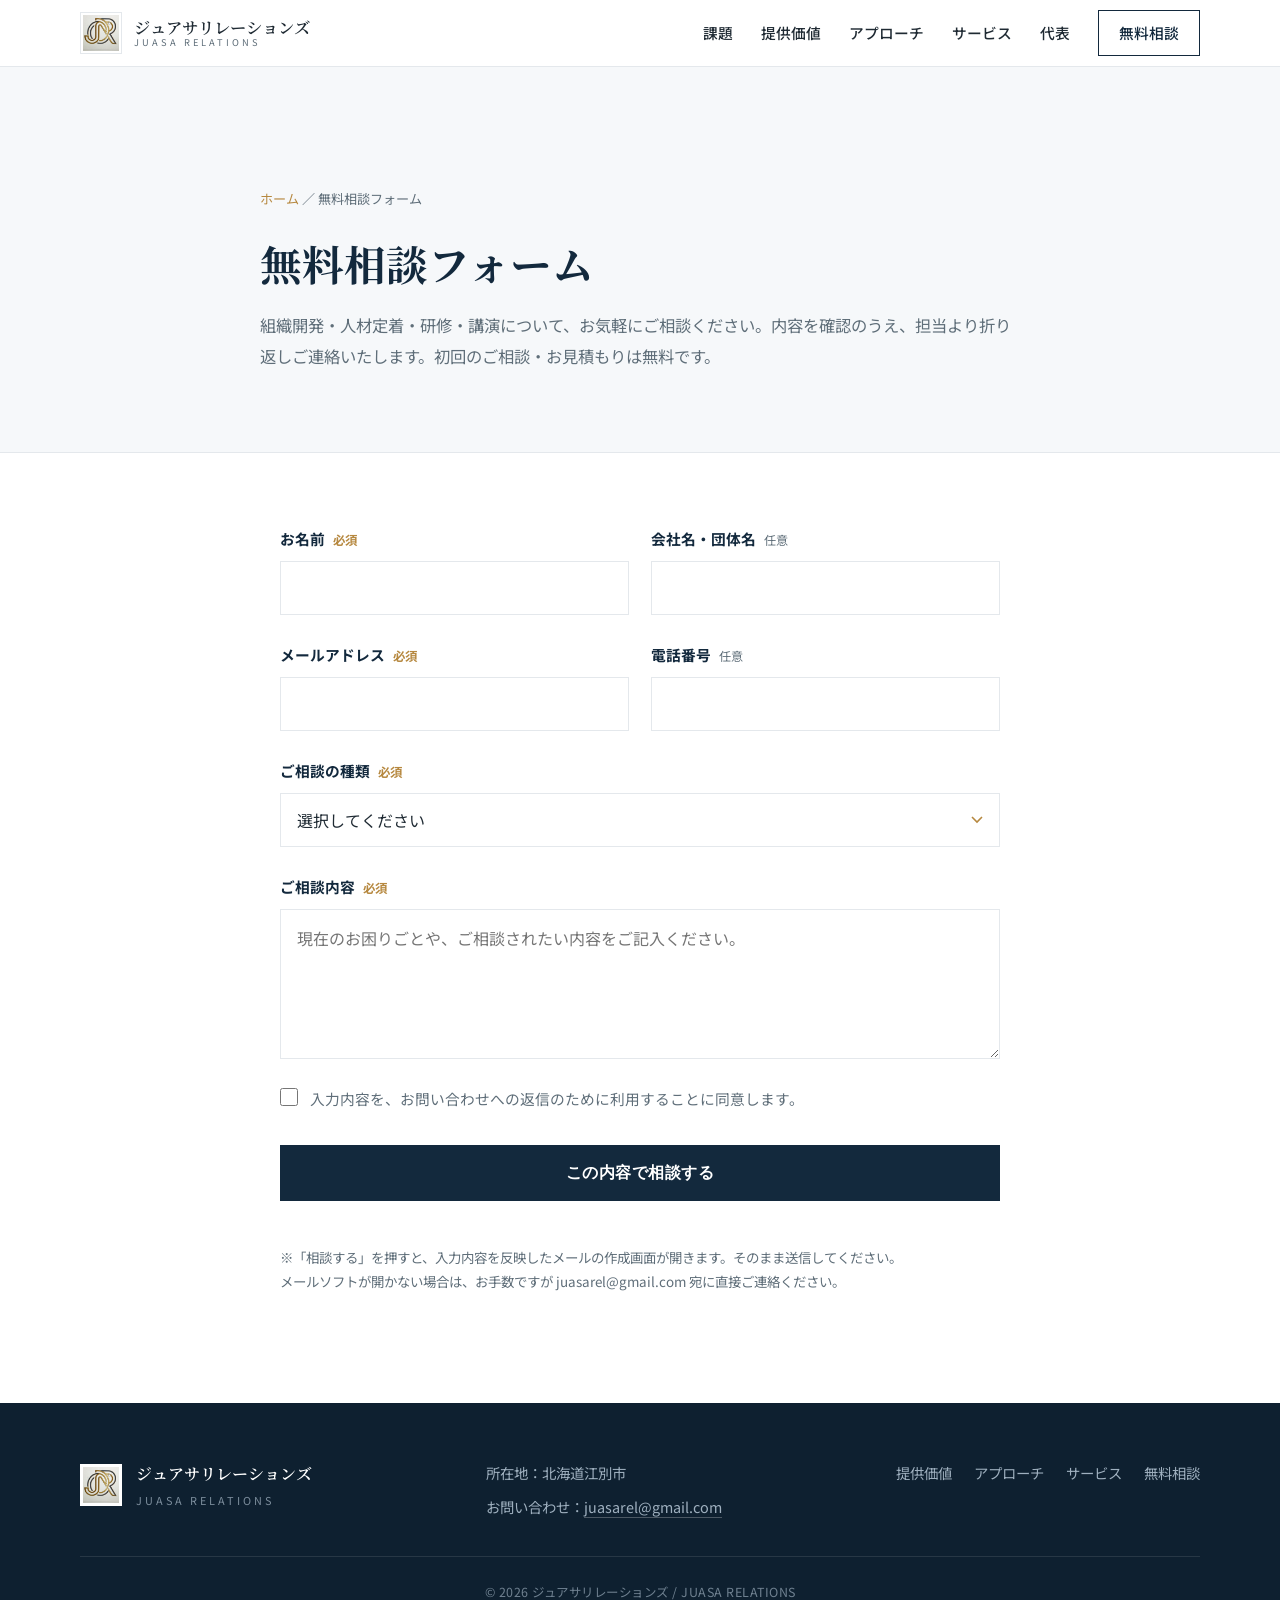
==== contact.html @ f2e305ec "feat: 相談フォームページ追加・ロゴ反映・ローディング/スクロール演出を追加 - contact.html（無料相談フォーム・mailto送信）を新規追加し各CTAを遷移化 - 会社ロゴ(imag" ====
<!DOCTYPE html>
<html lang="ja">
<head>
<meta charset="UTF-8">
<meta name="viewport" content="width=device-width, initial-scale=1.0">
<meta name="robots" content="noindex, nofollow">
<title>無料相談フォーム｜ジュアサリレーションズ</title>
<meta name="description" content="ジュアサリレーションズへの無料相談・お見積もりのお問い合わせフォームです。組織開発・人材定着・研修・講演についてお気軽にご相談ください。">
<meta name="theme-color" content="#13293d">

<link rel="preconnect" href="https://fonts.googleapis.com">
<link rel="preconnect" href="https://fonts.gstatic.com" crossorigin>
<link href="https://fonts.googleapis.com/css2?family=Noto+Sans+JP:wght@400;500;700&family=Noto+Serif+JP:wght@500;600;700&display=swap" rel="stylesheet">
<link rel="stylesheet" href="css/style.css">
<script>document.documentElement.classList.add("has-js");</script>
</head>
<body>

<!-- Preloader -->
<div class="preloader" id="preloader" aria-hidden="true">
  <div class="preloader-inner">
    <img src="images/logo.jpg" alt="" class="preloader-mark">
    <span class="preloader-name">ジュアサリレーションズ</span>
    <span class="preloader-sub">JUASA RELATIONS</span>
    <span class="preloader-bar"></span>
  </div>
</div>

<header class="site-header" id="top">
  <div class="container header-inner">
    <a href="index.html" class="brand">
      <img src="images/logo.jpg" alt="ジュアサリレーションズ" class="brand-logo">
      <span class="brand-name">ジュアサリレーションズ<small>JUASA RELATIONS</small></span>
    </a>
    <nav class="nav" id="nav">
      <a href="index.html#issue">課題</a>
      <a href="index.html#value">提供価値</a>
      <a href="index.html#approach">アプローチ</a>
      <a href="index.html#service">サービス</a>
      <a href="index.html#profile">代表</a>
      <a href="contact.html" class="nav-cta">無料相談</a>
    </nav>
    <button class="nav-toggle" id="navToggle" aria-label="メニューを開く" aria-expanded="false">
      <span></span><span></span><span></span>
    </button>
  </div>
</header>

<main>

  <!-- Sub-page header -->
  <section class="subpage">
    <div class="container subpage-inner">
      <p class="breadcrumb"><a href="index.html">ホーム</a> ／ 無料相談フォーム</p>
      <h1 class="subpage-title">無料相談フォーム</h1>
      <p class="subpage-lead">組織開発・人材定着・研修・講演について、お気軽にご相談ください。内容を確認のうえ、担当より折り返しご連絡いたします。初回のご相談・お見積もりは無料です。</p>
    </div>
  </section>

  <!-- Form -->
  <section class="form-section">
    <div class="container form-wrap">

      <form class="contact-form" id="contactForm" novalidate>
        <div class="field-row">
          <div class="field">
            <label for="name">お名前<span class="req">必須</span></label>
            <input type="text" id="name" name="name" autocomplete="name" required>
          </div>
          <div class="field">
            <label for="company">会社名・団体名<span class="opt">任意</span></label>
            <input type="text" id="company" name="company" autocomplete="organization">
          </div>
        </div>

        <div class="field-row">
          <div class="field">
            <label for="email">メールアドレス<span class="req">必須</span></label>
            <input type="email" id="email" name="email" autocomplete="email" required>
          </div>
          <div class="field">
            <label for="tel">電話番号<span class="opt">任意</span></label>
            <input type="tel" id="tel" name="tel" autocomplete="tel">
          </div>
        </div>

        <div class="field">
          <label for="topic">ご相談の種類<span class="req">必須</span></label>
          <select id="topic" name="topic" required>
            <option value="" selected disabled>選択してください</option>
            <option value="組織開発コンサルティング">組織開発コンサルティング</option>
            <option value="管理職・若手向け研修">管理職・若手向け研修</option>
            <option value="講演・セミナー">講演・セミナー</option>
            <option value="その他・まだ決まっていない">その他・まだ決まっていない</option>
          </select>
        </div>

        <div class="field">
          <label for="message">ご相談内容<span class="req">必須</span></label>
          <textarea id="message" name="message" placeholder="現在のお困りごとや、ご相談されたい内容をご記入ください。" required></textarea>
        </div>

        <!-- スパム対策（人間には非表示） -->
        <div class="hp-field" aria-hidden="true">
          <label for="website">このフィールドは入力しないでください</label>
          <input type="text" id="website" name="website" tabindex="-1" autocomplete="off">
        </div>

        <label class="consent">
          <input type="checkbox" id="consent" name="consent" required>
          <span>入力内容を、お問い合わせへの返信のために利用することに同意します。</span>
        </label>

        <div class="form-actions">
          <button type="submit" class="btn btn-primary btn-lg">この内容で相談する</button>
        </div>

        <p class="form-note">
          ※「相談する」を押すと、入力内容を反映したメールの作成画面が開きます。そのまま送信してください。<br>
          メールソフトが開かない場合は、お手数ですが <a href="mailto:juasarel@gmail.com">juasarel@gmail.com</a> 宛に直接ご連絡ください。
        </p>
      </form>

      <div class="form-success" id="formSuccess">
        <h3>メールの作成画面を開きました</h3>
        <p>ご入力ありがとうございます。表示されたメールをそのまま送信いただくと、お問い合わせが完了します。<br>画面が開かない場合は <a href="mailto:juasarel@gmail.com">juasarel@gmail.com</a> までご連絡ください。</p>
      </div>

    </div>
  </section>

</main>

<footer class="site-footer">
  <div class="container footer-inner">
    <div class="footer-brand">
      <img src="images/logo.jpg" alt="ジュアサリレーションズ" class="brand-logo">
      <div>
        <p class="footer-name">ジュアサリレーションズ</p>
        <p class="footer-sub">JUASA RELATIONS</p>
      </div>
    </div>
    <div class="footer-meta">
      <p>所在地：北海道江別市</p>
      <p>お問い合わせ：<a href="mailto:juasarel@gmail.com">juasarel@gmail.com</a></p>
    </div>
    <nav class="footer-nav">
      <a href="index.html#value">提供価値</a>
      <a href="index.html#approach">アプローチ</a>
      <a href="index.html#service">サービス</a>
      <a href="contact.html">無料相談</a>
    </nav>
  </div>
  <p class="copyright">&copy; 2026 ジュアサリレーションズ / JUASA RELATIONS</p>
</footer>

<a href="#top" class="to-top" id="toTop" aria-label="ページ上部へ戻る">↑</a>

<script src="js/main.js"></script>
<script>
(function () {
  "use strict";
  var form = document.getElementById("contactForm");
  if (!form) return;
  var success = document.getElementById("formSuccess");
  var MAIL = "juasarel@gmail.com";

  form.addEventListener("submit", function (e) {
    e.preventDefault();
    // ハニーポット（ボット検出）
    if (form.website.value) return;
    if (!form.checkValidity()) { form.reportValidity(); return; }

    var name = form.name.value.trim();
    var company = form.company.value.trim();
    var email = form.email.value.trim();
    var tel = form.tel.value.trim();
    var topic = form.topic.value;
    var message = form.message.value.trim();

    var subject = "【無料相談】" + (company ? company + " " : "") + name + " 様より";
    var body = [
      "ジュアサリレーションズ ご担当者さま",
      "",
      "ホームページの相談フォームよりお問い合わせいたします。",
      "",
      "■ お名前：" + name,
      "■ 会社名・団体名：" + (company || "（未記入）"),
      "■ メールアドレス：" + email,
      "■ 電話番号：" + (tel || "（未記入）"),
      "■ ご相談の種類：" + topic,
      "",
      "■ ご相談内容：",
      message,
      ""
    ].join("\n");

    window.location.href = "mailto:" + MAIL +
      "?subject=" + encodeURIComponent(subject) +
      "&body=" + encodeURIComponent(body);

    if (success) {
      success.classList.add("show");
      success.scrollIntoView({ behavior: "smooth", block: "center" });
    }
  });
})();
</script>
</body>
</html>
---- css/style.css ----
:root {
  --navy: #13293d;
  --navy-soft: #1c3a55;
  --gold: #b6883f;
  --gold-soft: #f3ead9;
  --ink: #1f2a33;
  --muted: #5f6e79;
  --line: #e4e8ec;
  --bg-soft: #f6f8fa;
  --white: #ffffff;
  --shadow: 0 18px 48px rgba(19, 41, 61, 0.10);
  --shadow-sm: 0 8px 24px rgba(19, 41, 61, 0.07);
  --max: 1120px;
  --serif: "Noto Serif JP", "Hiragino Mincho ProN", "Yu Mincho", serif;
}

* { box-sizing: border-box; margin: 0; padding: 0; }
html { scroll-behavior: smooth; scroll-padding-top: 74px; }
body {
  font-family: "Noto Sans JP", -apple-system, "Hiragino Kaku Gothic ProN", "Yu Gothic", sans-serif;
  color: var(--ink); background: var(--white); line-height: 1.9;
  -webkit-font-smoothing: antialiased;
}
.container { width: min(var(--max), 100% - 48px); margin-inline: auto; }
a { color: inherit; text-decoration: none; }
.accent { color: var(--gold); }
.pc-br { display: inline; }

/* ---------- Header ---------- */
.site-header {
  position: sticky; top: 0; z-index: 50;
  background: rgba(255,255,255,0.96);
  border-bottom: 1px solid var(--line);
}
.header-inner { display: flex; align-items: center; justify-content: space-between; height: 66px; }
.brand { display: flex; align-items: center; gap: 12px; }
.brand-mark {
  display: grid; place-items: center; width: 40px; height: 40px;
  border: 1px solid var(--gold); color: var(--navy);
  font-family: var(--serif); font-weight: 700; font-size: .95rem; letter-spacing: 1px;
}
.brand-name { font-family: var(--serif); font-weight: 600; font-size: 1.02rem; line-height: 1.25; display: flex; flex-direction: column; }
.brand-name small { font-size: .58rem; color: var(--muted); letter-spacing: 3px; font-weight: 400; font-family: "Noto Sans JP", sans-serif; }
.nav { display: flex; align-items: center; gap: 28px; }
.nav a { font-size: .92rem; font-weight: 500; transition: color .2s; }
.nav a:hover { color: var(--gold); }
.nav-cta { color: var(--navy) !important; border: 1px solid var(--navy); padding: 8px 20px; transition: all .2s; }
.nav-cta:hover { background: var(--navy); color: #fff !important; }

.nav-toggle { display: none; flex-direction: column; gap: 5px; background: none; border: 0; cursor: pointer; padding: 8px; }
.nav-toggle span { width: 24px; height: 2px; background: var(--navy); transition: .25s; }

/* ---------- Buttons ---------- */
.btn { display: inline-block; font-weight: 700; padding: 15px 34px; font-size: .98rem; transition: all .2s; letter-spacing: .5px; }
.btn-primary { background: var(--navy); color: #fff; }
.btn-primary:hover { background: var(--navy-soft); transform: translateY(-2px); }
.btn-ghost { background: transparent; color: var(--navy); border: 1px solid var(--navy); }
.btn-ghost:hover { background: var(--navy); color: #fff; }
.btn-light { background: var(--gold); color: #fff; }
.btn-light:hover { background: #c89a52; transform: translateY(-2px); }
.btn-lg { padding: 17px 48px; font-size: 1.02rem; }

/* ---------- Hero ---------- */
.hero { background: var(--white); padding: 96px 0 0; border-bottom: 1px solid var(--line); }
.hero-inner { max-width: 880px; }
.hero-eyebrow {
  display: inline-flex; align-items: center; gap: 10px;
  color: var(--gold); font-weight: 700; font-size: .85rem; letter-spacing: 1.5px; margin-bottom: 26px;
}
.hero-eyebrow::before { content: ""; width: 34px; height: 1px; background: var(--gold); }
.hero-title {
  font-family: var(--serif); font-weight: 700;
  font-size: clamp(2.3rem, 5.6vw, 4rem); line-height: 1.32; letter-spacing: 1px; color: var(--navy); margin-bottom: 28px;
}
.hero-lead { color: var(--muted); font-size: 1.05rem; margin-bottom: 38px; }
.hero-actions { display: flex; flex-wrap: wrap; gap: 16px; padding-bottom: 70px; }

.hero-stats { background: var(--navy); }
.hero-stats-inner { display: grid; grid-template-columns: repeat(3, 1fr); }
.stat { padding: 38px 24px; text-align: center; color: #fff; border-left: 1px solid rgba(255,255,255,.12); }
.stat:first-child { border-left: 0; }
.stat-num { display: block; font-family: var(--serif); font-size: 2.3rem; font-weight: 600; line-height: 1; margin-bottom: 10px; }
.stat-num small { font-size: .9rem; color: var(--gold); margin-left: 4px; font-weight: 400; }
.stat-label { font-size: .88rem; color: #b9c6d2; letter-spacing: 1px; }

/* ---------- Section base ---------- */
.section { padding: 100px 0; }
.section-eyebrow { color: var(--gold); font-weight: 700; font-size: .82rem; letter-spacing: 2.5px; margin-bottom: 16px; }
.section-eyebrow.light { color: var(--gold); }
.section-title { font-family: var(--serif); font-weight: 700; font-size: clamp(1.7rem, 4vw, 2.6rem); line-height: 1.4; color: var(--navy); margin-bottom: 24px; }
.section-title.light { color: #fff; }
.section-intro { color: var(--muted); font-size: 1.02rem; max-width: 680px; margin-bottom: 52px; }

/* ---------- 課題 ---------- */
.issue { background: var(--bg-soft); }
.issue-grid { display: grid; grid-template-columns: repeat(2, 1fr); gap: 1px; background: var(--line); border: 1px solid var(--line); margin-top: 8px; }
.issue-item { background: #fff; padding: 40px 38px; }
.issue-no { font-family: var(--serif); font-size: 1.5rem; color: var(--gold); font-weight: 600; }
.issue-item h3 { font-size: 1.18rem; color: var(--navy); margin: 12px 0 12px; }
.issue-item p { color: var(--muted); font-size: .96rem; }

/* ---------- 提供価値 ---------- */
.value-grid { display: grid; grid-template-columns: repeat(3, 1fr); gap: 32px; margin-top: 12px; }
.value-card { padding-top: 28px; border-top: 2px solid var(--navy); }
.value-no { font-family: var(--serif); font-size: 1.8rem; font-weight: 600; color: var(--gold); }
.value-card h3 { font-size: 1.22rem; color: var(--navy); margin: 14px 0 16px; line-height: 1.5; }
.value-card p { color: var(--muted); font-size: .97rem; }

/* ---------- アプローチ ---------- */
.approach { background: var(--navy); color: #fff; }
.approach-grid { display: grid; grid-template-columns: repeat(3, 1fr); gap: 28px; margin-top: 12px; }
.phase { background: #18334c; border: 1px solid rgba(255,255,255,.10); padding: 40px 34px; position: relative; }
.phase-tag { font-size: .78rem; letter-spacing: 2px; color: var(--gold); font-weight: 700; }
.phase h3 { font-family: var(--serif); font-size: 1.7rem; font-weight: 600; margin: 14px 0 6px; }
.phase-lead { color: #cdd9e4; font-weight: 500; margin-bottom: 18px; }
.phase p { color: #aebccb; font-size: .95rem; }
.phase-deliver { margin-top: 20px; padding-top: 18px; border-top: 1px solid rgba(255,255,255,.12); font-size: .85rem; color: var(--gold); }

/* ---------- サービス ---------- */
.service-list { border-top: 1px solid var(--line); margin-top: 8px; }
.service-row { padding: 36px 4px; border-bottom: 1px solid var(--line); display: grid; grid-template-columns: 320px 1fr; gap: 40px; align-items: start; }
.service-head { display: flex; flex-direction: column; gap: 12px; }
.service-head h3 { font-family: var(--serif); font-size: 1.35rem; color: var(--navy); font-weight: 600; }
.service-meta { align-self: flex-start; font-size: .76rem; letter-spacing: 1px; color: var(--gold); border: 1px solid var(--gold); padding: 4px 12px; }
.service-row p { color: var(--muted); font-size: .98rem; padding-top: 6px; }
.service-note { margin-top: 30px; font-size: .9rem; color: var(--muted); }

/* ---------- 代表 ---------- */
.profile { background: var(--bg-soft); }
.profile-inner { display: grid; grid-template-columns: .8fr 1.2fr; gap: 56px; align-items: start; }
.profile-photo { margin: 0; position: relative; }
.profile-img {
  display: block; width: 100%; aspect-ratio: 3 / 4; object-fit: cover;
  border-bottom: 4px solid var(--gold); box-shadow: var(--shadow);
}
.profile-photo-placeholder {
  aspect-ratio: 3 / 4; background: var(--navy); color: #fff;
  display: grid; place-items: center; gap: 10px; text-align: center;
  font-family: var(--serif); font-size: 1.4rem; font-weight: 600; letter-spacing: 4px;
  border-bottom: 4px solid var(--gold);
}
.profile-photo-placeholder small { font-family: "Noto Sans JP", sans-serif; font-size: .75rem; letter-spacing: 2px; color: var(--gold); font-weight: 400; }
.profile-name { font-family: var(--serif); font-size: clamp(1.7rem, 4vw, 2.3rem); color: var(--navy); font-weight: 700; margin-bottom: 10px; }
.profile-name small { font-size: .9rem; color: var(--muted); font-weight: 400; letter-spacing: 2px; margin-left: 12px; font-family: "Noto Sans JP", sans-serif; }
.profile-role { color: var(--gold); font-weight: 700; font-size: .95rem; margin-bottom: 24px; }
.profile-text { color: var(--muted); font-size: .99rem; margin-bottom: 18px; }
.profile-history { display: grid; gap: 0; margin-top: 28px; border-top: 1px solid var(--line); }
.profile-history div { display: grid; grid-template-columns: 110px 1fr; gap: 16px; align-items: baseline; padding: 14px 0; border-bottom: 1px solid var(--line); }
.profile-history dt { font-family: var(--serif); font-weight: 600; color: var(--navy); font-size: .95rem; }
.profile-history dd { color: var(--muted); font-size: .95rem; }

/* ---------- FAQ ---------- */
.faq-list { border-top: 1px solid var(--line); max-width: 860px; }
.faq-item { border-bottom: 1px solid var(--line); }
.faq-item summary { cursor: pointer; font-weight: 700; font-size: 1.04rem; color: var(--navy); padding: 24px 40px 24px 0; list-style: none; position: relative; }
.faq-item summary::-webkit-details-marker { display: none; }
.faq-item summary::after { content: "+"; position: absolute; right: 4px; top: 50%; transform: translateY(-50%); color: var(--gold); font-size: 1.5rem; font-weight: 400; }
.faq-item[open] summary::after { content: "−"; }
.faq-item p { color: var(--muted); font-size: .96rem; padding: 0 0 26px; }

/* ---------- CTA ---------- */
.contact { background: var(--navy); color: #fff; text-align: center; }
.contact-eyebrow { color: var(--gold); }
.contact-title { font-family: var(--serif); font-size: clamp(1.8rem, 4.5vw, 2.8rem); font-weight: 700; line-height: 1.45; margin-bottom: 20px; }
.contact-lead { color: #b9c6d2; margin-bottom: 36px; }
.contact-mail { margin-top: 20px; font-size: 1.05rem; letter-spacing: 1.5px; color: #cdd9e4; }
.contact-sns { display: flex; justify-content: center; flex-wrap: wrap; gap: 26px; margin-top: 32px; }
.contact-sns a { color: #fff; font-weight: 500; font-size: .92rem; border-bottom: 1px solid rgba(182,136,63,.6); padding-bottom: 3px; transition: opacity .2s; }
.contact-sns a:hover { opacity: .65; }

/* ---------- Footer ---------- */
.site-footer { background: #0e2030; color: #9fb0bf; padding: 56px 0 26px; }
.footer-inner { display: flex; flex-wrap: wrap; gap: 36px; justify-content: space-between; align-items: flex-start; padding-bottom: 30px; border-bottom: 1px solid rgba(255,255,255,.10); }
.footer-brand { display: flex; align-items: center; gap: 14px; }
.footer-brand .brand-mark { border-color: rgba(182,136,63,.7); color: #fff; }
.footer-name { font-family: var(--serif); font-weight: 600; color: #fff; }
.footer-sub { font-size: .68rem; letter-spacing: 3px; color: #7c8d9c; }
.footer-meta p { font-size: .9rem; margin-bottom: 6px; }
.footer-meta a { color: #9fb0bf; border-bottom: 1px solid rgba(255,255,255,.25); }
.footer-nav { display: flex; flex-wrap: wrap; gap: 22px; }
.footer-nav a { font-size: .9rem; transition: color .2s; }
.footer-nav a:hover { color: #fff; }
.copyright { text-align: center; font-size: .78rem; color: #6f8090; margin-top: 24px; letter-spacing: .5px; }

/* ---------- To top ---------- */
.to-top { position: fixed; right: 22px; bottom: 22px; width: 46px; height: 46px; background: var(--navy); color: #fff; display: grid; place-items: center; font-size: 1.2rem; box-shadow: var(--shadow); opacity: 0; pointer-events: none; transition: opacity .3s, transform .2s; z-index: 40; }
.to-top.show { opacity: 1; pointer-events: auto; }
.to-top:hover { background: var(--gold); transform: translateY(-3px); }

/* ---------- Responsive ---------- */
@media (max-width: 900px) {
  .value-grid, .approach-grid { grid-template-columns: 1fr; }
  .profile-inner { grid-template-columns: 1fr; gap: 36px; }
  .profile-photo { max-width: 300px; }
  .service-row { grid-template-columns: 1fr; gap: 16px; }
}
@media (max-width: 720px) {
  .nav {
    position: fixed; inset: 66px 0 auto 0; flex-direction: column; align-items: stretch; gap: 0;
    background: #fff; border-bottom: 1px solid var(--line); padding: 8px 24px 20px; box-shadow: var(--shadow);
    transform: translateY(-130%); transition: transform .3s; visibility: hidden;
  }
  .nav.open { transform: translateY(0); visibility: visible; }
  .nav a { padding: 15px 0; border-bottom: 1px solid var(--line); }
  .nav-cta { text-align: center; margin-top: 12px; border-bottom: 0 !important; }
  .nav-toggle { display: flex; }
  .nav-toggle.open span:nth-child(1) { transform: translateY(7px) rotate(45deg); }
  .nav-toggle.open span:nth-child(2) { opacity: 0; }
  .nav-toggle.open span:nth-child(3) { transform: translateY(-7px) rotate(-45deg); }
  .section { padding: 64px 0; }
  .hero { padding-top: 64px; }
  .hero-actions { padding-bottom: 52px; }
  .pc-br { display: none; }
  .issue-grid { grid-template-columns: 1fr; }
  .hero-stats-inner { grid-template-columns: 1fr; }
  .stat { border-left: 0; border-top: 1px solid rgba(255,255,255,.12); padding: 26px; }
  .stat:first-child { border-top: 0; }
}

/* ============================================================
   Enhancements: logo / preloader / motion / form
   ============================================================ */

/* ---------- Brand logo ---------- */
.brand-logo { width: 42px; height: 42px; object-fit: contain; display: block; background: #fff; border: 1px solid var(--line); padding: 2px; }
.footer-brand .brand-logo { background: #fff; border-color: rgba(255,255,255,.18); }

/* ---------- Preloader ---------- */
.preloader {
  position: fixed; inset: 0; z-index: 200; background: var(--navy);
  display: grid; place-items: center;
  transition: opacity .7s ease, visibility .7s ease;
}
.preloader.hide { opacity: 0; visibility: hidden; }
.preloader-inner { display: flex; flex-direction: column; align-items: center; }
.preloader-mark {
  width: 96px; height: 96px; object-fit: contain; background: #fff; padding: 8px;
  opacity: 0; transform: scale(.86); animation: plMark .9s cubic-bezier(.16,.7,.3,1) forwards;
}
.preloader-name {
  font-family: var(--serif); font-weight: 600; color: #fff; font-size: 1.15rem; letter-spacing: 3px;
  margin-top: 22px; opacity: 0; animation: plUp .7s ease .35s forwards;
}
.preloader-sub {
  font-size: .62rem; letter-spacing: 5px; color: var(--gold); margin-top: 8px;
  opacity: 0; animation: plUp .7s ease .5s forwards;
}
.preloader-bar {
  width: 0; height: 2px; background: var(--gold); margin-top: 22px;
  animation: plBar 1.1s cubic-bezier(.6,0,.2,1) .35s forwards;
}
@keyframes plMark { to { opacity: 1; transform: none; } }
@keyframes plUp { from { opacity: 0; transform: translateY(10px); } to { opacity: 1; transform: none; } }
@keyframes plBar { to { width: 132px; } }

/* ---------- Hero entrance ---------- */
.has-js .hero-eyebrow,
.has-js .hero-title,
.has-js .hero-lead,
.has-js .hero-actions { opacity: 0; transform: translateY(22px); }
body.loaded .hero-eyebrow { animation: heroIn .85s cubic-bezier(.16,.7,.3,1) .05s forwards; }
body.loaded .hero-title   { animation: heroIn .85s cubic-bezier(.16,.7,.3,1) .18s forwards; }
body.loaded .hero-lead    { animation: heroIn .85s cubic-bezier(.16,.7,.3,1) .34s forwards; }
body.loaded .hero-actions { animation: heroIn .85s cubic-bezier(.16,.7,.3,1) .48s forwards; }
@keyframes heroIn { to { opacity: 1; transform: none; } }

/* ---------- Scroll reveal ---------- */
.has-js .reveal { opacity: 0; transform: translateY(28px); transition: opacity .8s cubic-bezier(.16,.7,.3,1), transform .8s cubic-bezier(.16,.7,.3,1); }
.has-js .reveal.in { opacity: 1; transform: none; }
.has-js .reveal-group > * { opacity: 0; transform: translateY(28px); transition: opacity .8s cubic-bezier(.16,.7,.3,1), transform .8s cubic-bezier(.16,.7,.3,1); }
.has-js .reveal-group.in > * { opacity: 1; transform: none; }
.has-js .reveal-group.in > *:nth-child(2) { transition-delay: .09s; }
.has-js .reveal-group.in > *:nth-child(3) { transition-delay: .18s; }
.has-js .reveal-group.in > *:nth-child(4) { transition-delay: .27s; }
.has-js .reveal-group.in > *:nth-child(5) { transition-delay: .36s; }
.has-js .reveal-group.in > *:nth-child(6) { transition-delay: .45s; }

/* ---------- Header scrolled ---------- */
.site-header { transition: box-shadow .3s, background .3s; }
.site-header.scrolled { box-shadow: var(--shadow-sm); background: rgba(255,255,255,.98); }

/* ---------- Hover refinements ---------- */
.nav a:not(.nav-cta) { position: relative; }
.nav a:not(.nav-cta)::after { content: ""; position: absolute; left: 0; bottom: -5px; width: 0; height: 1px; background: var(--gold); transition: width .3s ease; }
.nav a:not(.nav-cta):hover::after { width: 100%; }
.issue-item { transition: transform .35s ease, box-shadow .35s ease; }
.issue-item:hover { transform: translateY(-5px); box-shadow: var(--shadow-sm); position: relative; z-index: 1; }
.value-card { transition: transform .35s ease, border-color .35s ease; }
.value-card:hover { transform: translateY(-5px); border-color: var(--gold); }
.phase { transition: transform .35s ease, border-color .35s ease; }
.phase:hover { transform: translateY(-5px); border-color: rgba(182,136,63,.55); }
.service-row { transition: background .3s ease, padding-left .3s ease; }
.service-row:hover { background: var(--bg-soft); padding-left: 14px; }
.profile-img { transition: transform .5s ease; }
.profile-photo:hover .profile-img { transform: scale(1.02); }

/* ---------- CTA actions ---------- */
.contact-actions { display: flex; justify-content: center; }
.contact-mail a { color: #fff; border-bottom: 1px solid rgba(182,136,63,.6); padding-bottom: 2px; }

/* ---------- Sub-page header (contact) ---------- */
.subpage { padding: 120px 0 80px; background: var(--bg-soft); border-bottom: 1px solid var(--line); }
.subpage-inner { max-width: 760px; }
.breadcrumb { font-size: .82rem; color: var(--muted); margin-bottom: 22px; }
.breadcrumb a { color: var(--gold); }
.breadcrumb a:hover { text-decoration: underline; }
.subpage-title { font-family: var(--serif); font-weight: 700; font-size: clamp(1.8rem, 4.5vw, 2.6rem); color: var(--navy); line-height: 1.4; margin-bottom: 18px; }
.subpage-lead { color: var(--muted); font-size: 1.02rem; }

/* ---------- Form ---------- */
.form-section { padding: 72px 0 110px; }
.form-wrap { max-width: 720px; margin-inline: auto; }
.contact-form { display: grid; gap: 26px; }
.field { display: grid; gap: 8px; }
.field-row { display: grid; grid-template-columns: 1fr 1fr; gap: 22px; }
.field label { font-weight: 700; font-size: .92rem; color: var(--navy); }
.field .req { color: var(--gold); font-size: .78rem; margin-left: 8px; font-weight: 700; }
.field .opt { color: var(--muted); font-size: .76rem; margin-left: 8px; font-weight: 400; }
.field input,
.field select,
.field textarea {
  font-family: inherit; font-size: 1rem; color: var(--ink);
  padding: 14px 16px; border: 1px solid var(--line); background: #fff; width: 100%;
  transition: border-color .2s, box-shadow .2s; border-radius: 0;
}
.field textarea { resize: vertical; min-height: 150px; line-height: 1.8; }
.field input:focus,
.field select:focus,
.field textarea:focus { outline: none; border-color: var(--gold); box-shadow: 0 0 0 3px rgba(182,136,63,.14); }
.field select { appearance: none; -webkit-appearance: none; background-image: url("data:image/svg+xml,%3Csvg xmlns='http://www.w3.org/2000/svg' width='12' height='8' viewBox='0 0 12 8'%3E%3Cpath d='M1 1l5 5 5-5' stroke='%23b6883f' stroke-width='1.6' fill='none'/%3E%3C/svg%3E"); background-repeat: no-repeat; background-position: right 16px center; padding-right: 40px; }
.consent { display: flex; align-items: flex-start; gap: 12px; font-size: .92rem; color: var(--muted); }
.consent input { width: 18px; height: 18px; margin-top: 3px; flex-shrink: 0; accent-color: var(--navy); }
.consent a { color: var(--gold); border-bottom: 1px solid rgba(182,136,63,.5); }
.form-actions { margin-top: 6px; }
.form-actions .btn { width: 100%; cursor: pointer; border: 0; }
.form-note { font-size: .84rem; color: var(--muted); margin-top: 18px; line-height: 1.8; }
.hp-field { position: absolute; left: -9999px; width: 1px; height: 1px; overflow: hidden; }
.form-success { display: none; background: #fff; border: 1px solid var(--line); border-top: 3px solid var(--gold); padding: 40px 36px; text-align: center; box-shadow: var(--shadow-sm); }
.form-success.show { display: block; }
.form-success h3 { font-family: var(--serif); font-size: 1.4rem; color: var(--navy); margin-bottom: 14px; }
.form-success p { color: var(--muted); font-size: .96rem; }
.form-success a { color: var(--gold); border-bottom: 1px solid rgba(182,136,63,.5); }

@media (max-width: 640px) {
  .field-row { grid-template-columns: 1fr; gap: 26px; }
  .subpage { padding: 96px 0 60px; }
}

/* ---------- Reduced motion ---------- */
@media (prefers-reduced-motion: reduce) {
  .has-js .reveal,
  .has-js .reveal-group > *,
  .has-js .hero-eyebrow,
  .has-js .hero-title,
  .has-js .hero-lead,
  .has-js .hero-actions { opacity: 1 !important; transform: none !important; transition: none !important; animation: none !important; }
  .preloader { display: none !important; }
  html { scroll-behavior: auto; }
}
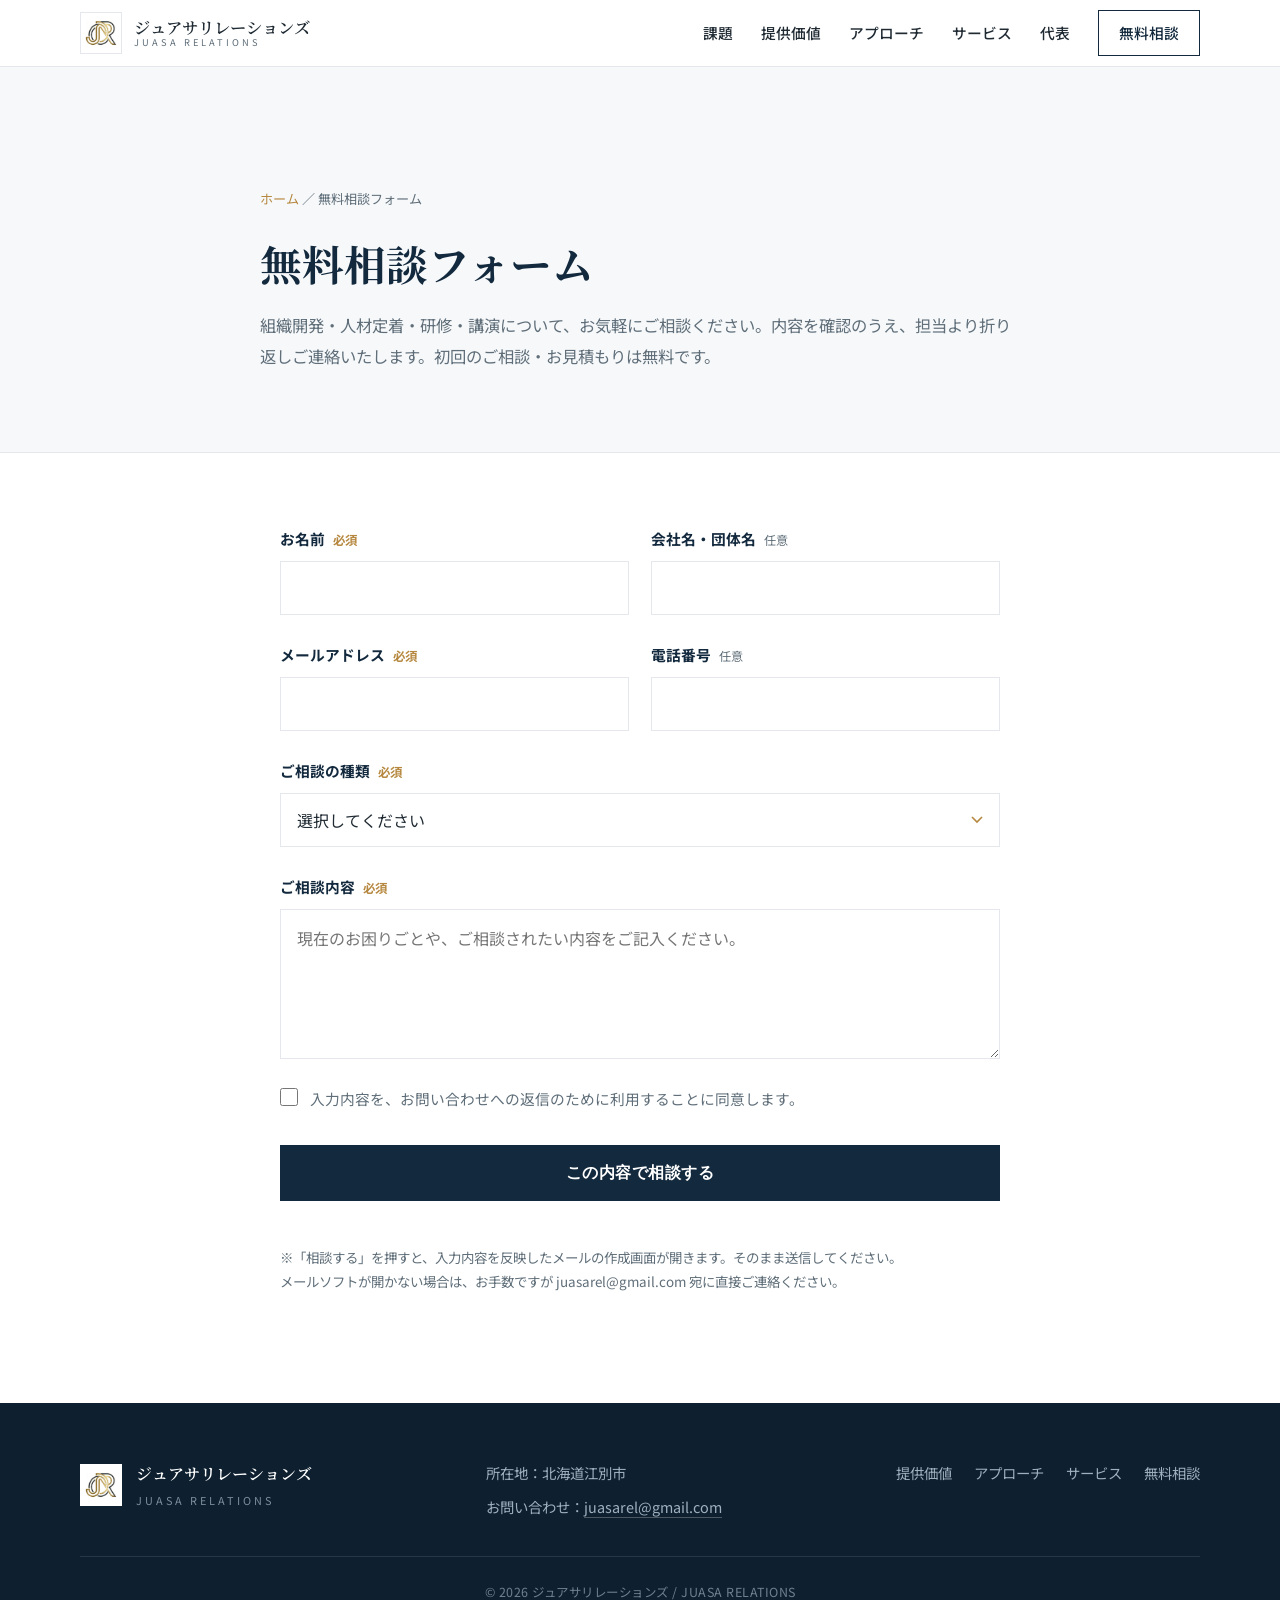
==== commit bca650c2: "feat: 正式ロゴ（屋号ロゴマーク・JRモノグラム）を反映、logo.jpg→logo.png Co-Authored-By: Claude Opus 4.8 <noreply@anthropic." ====
--- a/contact.html
+++ b/contact.html
@@ -19,7 +19,7 @@
 <!-- Preloader -->
 <div class="preloader" id="preloader" aria-hidden="true">
   <div class="preloader-inner">
-    <img src="images/logo.jpg" alt="" class="preloader-mark">
+    <img src="images/logo.png" alt="" class="preloader-mark">
     <span class="preloader-name">ジュアサリレーションズ</span>
     <span class="preloader-sub">JUASA RELATIONS</span>
     <span class="preloader-bar"></span>
@@ -29,7 +29,7 @@
 <header class="site-header" id="top">
   <div class="container header-inner">
     <a href="index.html" class="brand">
-      <img src="images/logo.jpg" alt="ジュアサリレーションズ" class="brand-logo">
+      <img src="images/logo.png" alt="ジュアサリレーションズ" class="brand-logo">
       <span class="brand-name">ジュアサリレーションズ<small>JUASA RELATIONS</small></span>
     </a>
     <nav class="nav" id="nav">
@@ -134,7 +134,7 @@
 <footer class="site-footer">
   <div class="container footer-inner">
     <div class="footer-brand">
-      <img src="images/logo.jpg" alt="ジュアサリレーションズ" class="brand-logo">
+      <img src="images/logo.png" alt="ジュアサリレーションズ" class="brand-logo">
       <div>
         <p class="footer-name">ジュアサリレーションズ</p>
         <p class="footer-sub">JUASA RELATIONS</p>
--- a/css/style.css
+++ b/css/style.css
@@ -70,7 +70,11 @@
 .hero-eyebrow::before { content: ""; width: 34px; height: 1px; background: var(--gold); }
 .hero-title {
   font-family: var(--serif); font-weight: 700;
-  font-size: clamp(2.3rem, 5.6vw, 4rem); line-height: 1.32; letter-spacing: 1px; color: var(--navy); margin-bottom: 28px;
+  font-size: clamp(2.3rem, 5.6vw, 4rem); line-height: 1.32; letter-spacing: 1px; color: var(--navy); margin-bottom: 16px;
+}
+.hero-subtitle {
+  font-family: var(--serif); font-weight: 700;
+  font-size: clamp(1.2rem, 2.6vw, 1.7rem); line-height: 1.5; letter-spacing: .5px; color: var(--navy); margin-bottom: 26px;
 }
 .hero-lead { color: var(--muted); font-size: 1.05rem; margin-bottom: 38px; }
 .hero-actions { display: flex; flex-wrap: wrap; gap: 16px; padding-bottom: 70px; }
@@ -100,6 +104,18 @@
 .issue-item p { color: var(--muted); font-size: .96rem; }
 
 /* ---------- 提供価値 ---------- */
+/* 想い */
+.belief { background: var(--gold-soft); }
+.belief-inner { max-width: 820px; }
+.belief-quote {
+  font-family: var(--serif); font-weight: 700;
+  font-size: clamp(1.85rem, 4.6vw, 2.95rem); line-height: 1.5; letter-spacing: 1px;
+  color: var(--navy); margin: 4px 0 40px; padding-left: 22px; border-left: 3px solid var(--gold);
+}
+.belief-body { display: grid; gap: 22px; }
+.belief-body p { color: var(--ink); font-size: 1.02rem; line-height: 2; }
+.sp-br { display: none; }
+
 .value-grid { display: grid; grid-template-columns: repeat(3, 1fr); gap: 32px; margin-top: 12px; }
 .value-card { padding-top: 28px; border-top: 2px solid var(--navy); }
 .value-no { font-family: var(--serif); font-size: 1.8rem; font-weight: 600; color: var(--gold); }
@@ -211,6 +227,7 @@
   .hero { padding-top: 64px; }
   .hero-actions { padding-bottom: 52px; }
   .pc-br { display: none; }
+  .sp-br { display: inline; }
   .issue-grid { grid-template-columns: 1fr; }
   .hero-stats-inner { grid-template-columns: 1fr; }
   .stat { border-left: 0; border-top: 1px solid rgba(255,255,255,.12); padding: 26px; }
@@ -256,12 +273,14 @@
 /* ---------- Hero entrance ---------- */
 .has-js .hero-eyebrow,
 .has-js .hero-title,
+.has-js .hero-subtitle,
 .has-js .hero-lead,
 .has-js .hero-actions { opacity: 0; transform: translateY(22px); }
-body.loaded .hero-eyebrow { animation: heroIn .85s cubic-bezier(.16,.7,.3,1) .05s forwards; }
-body.loaded .hero-title   { animation: heroIn .85s cubic-bezier(.16,.7,.3,1) .18s forwards; }
-body.loaded .hero-lead    { animation: heroIn .85s cubic-bezier(.16,.7,.3,1) .34s forwards; }
-body.loaded .hero-actions { animation: heroIn .85s cubic-bezier(.16,.7,.3,1) .48s forwards; }
+body.loaded .hero-eyebrow  { animation: heroIn .85s cubic-bezier(.16,.7,.3,1) .05s forwards; }
+body.loaded .hero-title    { animation: heroIn .85s cubic-bezier(.16,.7,.3,1) .18s forwards; }
+body.loaded .hero-subtitle { animation: heroIn .85s cubic-bezier(.16,.7,.3,1) .30s forwards; }
+body.loaded .hero-lead     { animation: heroIn .85s cubic-bezier(.16,.7,.3,1) .42s forwards; }
+body.loaded .hero-actions  { animation: heroIn .85s cubic-bezier(.16,.7,.3,1) .54s forwards; }
 @keyframes heroIn { to { opacity: 1; transform: none; } }
 
 /* ---------- Scroll reveal ---------- */
@@ -352,6 +371,7 @@
   .has-js .reveal-group > *,
   .has-js .hero-eyebrow,
   .has-js .hero-title,
+  .has-js .hero-subtitle,
   .has-js .hero-lead,
   .has-js .hero-actions { opacity: 1 !important; transform: none !important; transition: none !important; animation: none !important; }
   .preloader { display: none !important; }
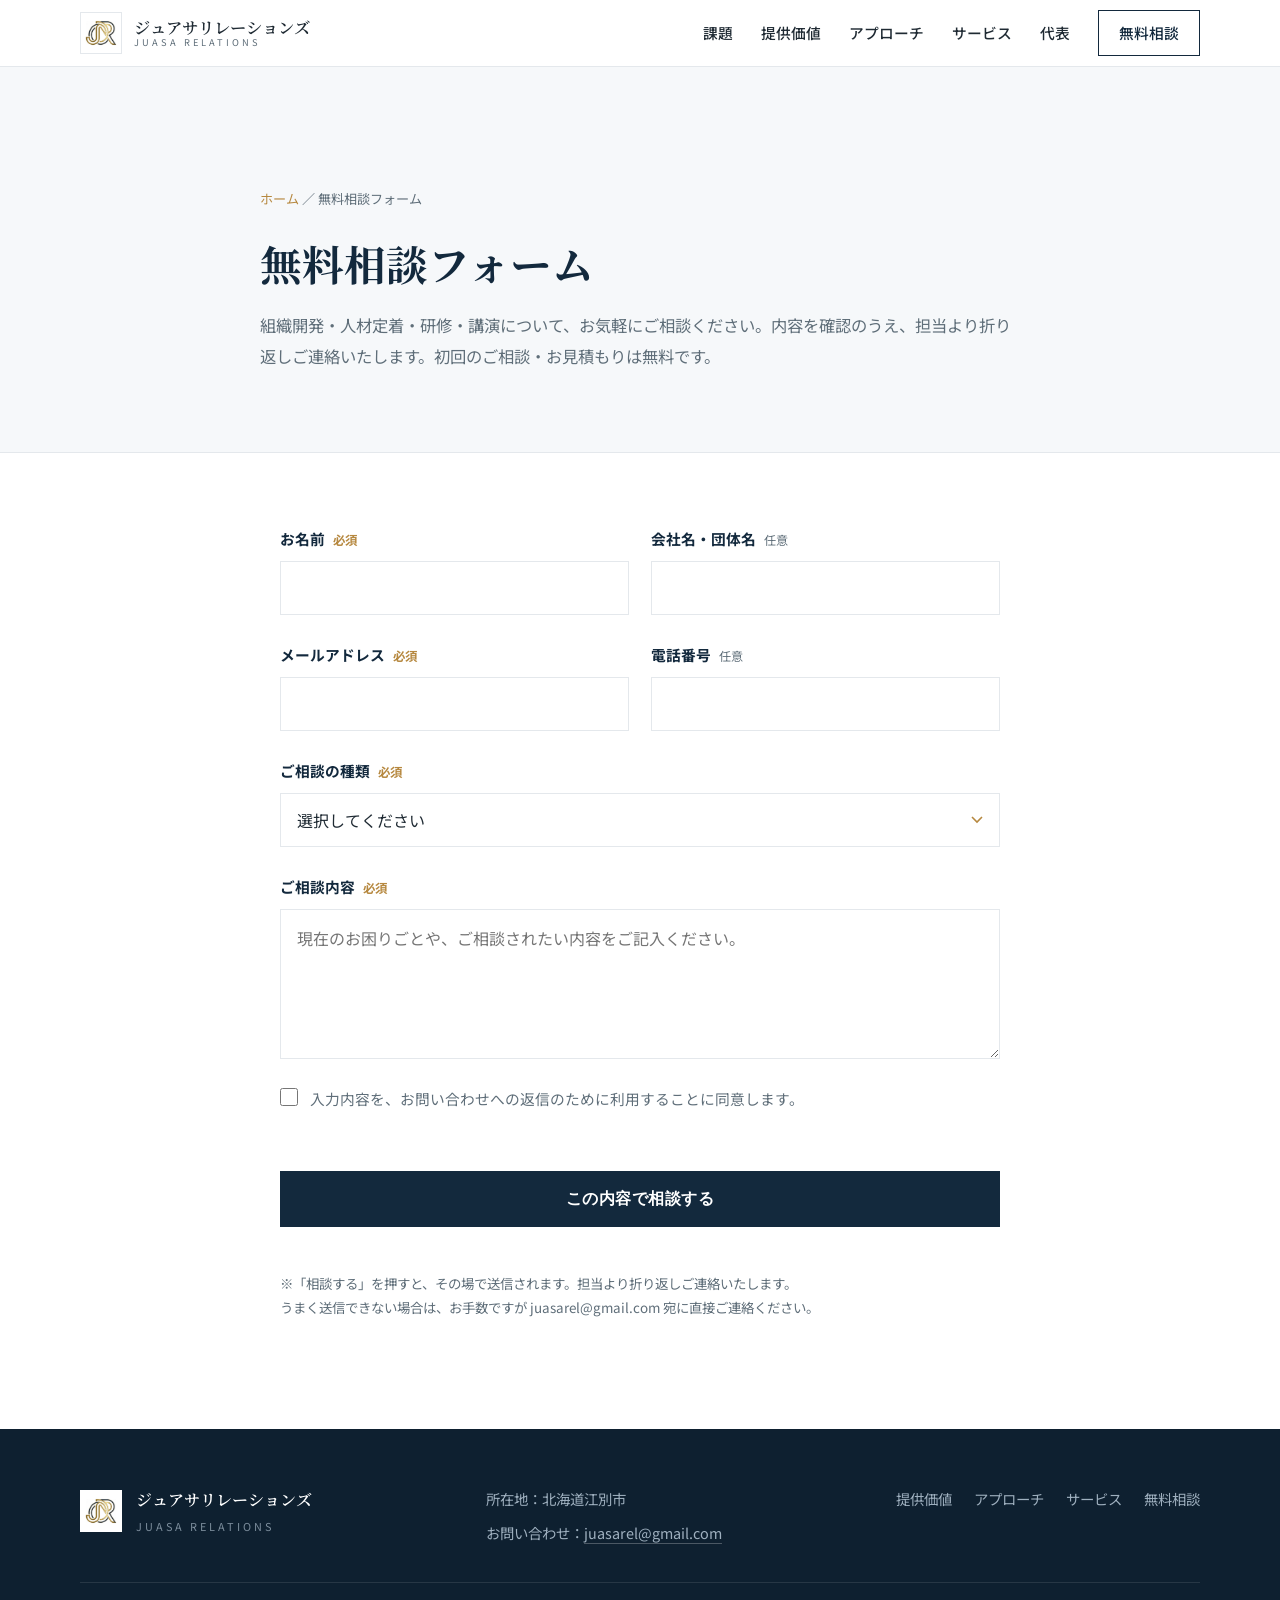
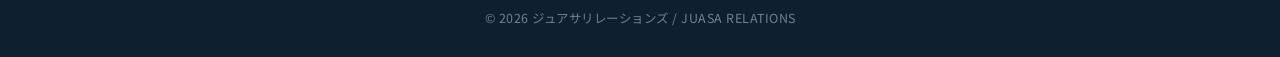
==== commit 377f5190: "feat(contact): 問い合わせフォームを実送信化(さくらmail+Turnstile+ハニーポット) Co-Authored-By: Claude Opus 4.8 (1M context)" ====
--- a/contact.html
+++ b/contact.html
@@ -13,6 +13,7 @@
 <link href="https://fonts.googleapis.com/css2?family=Noto+Sans+JP:wght@400;500;700&family=Noto+Serif+JP:wght@500;600;700&display=swap" rel="stylesheet">
 <link rel="stylesheet" href="css/style.css">
 <script>document.documentElement.classList.add("has-js");</script>
+<script src="https://challenges.cloudflare.com/turnstile/v0/api.js" async defer></script>
 </head>
 <body>
 
@@ -111,19 +112,21 @@
           <span>入力内容を、お問い合わせへの返信のために利用することに同意します。</span>
         </label>
 
+        <div class="cf-turnstile" data-sitekey="0x4AAAAAADf4Aeg-oTJ01DVD" data-language="ja"></div>
+
         <div class="form-actions">
           <button type="submit" class="btn btn-primary btn-lg">この内容で相談する</button>
         </div>
 
         <p class="form-note">
-          ※「相談する」を押すと、入力内容を反映したメールの作成画面が開きます。そのまま送信してください。<br>
-          メールソフトが開かない場合は、お手数ですが <a href="mailto:juasarel@gmail.com">juasarel@gmail.com</a> 宛に直接ご連絡ください。
+          ※「相談する」を押すと、その場で送信されます。担当より折り返しご連絡いたします。<br>
+          うまく送信できない場合は、お手数ですが <a href="mailto:juasarel@gmail.com">juasarel@gmail.com</a> 宛に直接ご連絡ください。
         </p>
       </form>
 
       <div class="form-success" id="formSuccess">
-        <h3>メールの作成画面を開きました</h3>
-        <p>ご入力ありがとうございます。表示されたメールをそのまま送信いただくと、お問い合わせが完了します。<br>画面が開かない場合は <a href="mailto:juasarel@gmail.com">juasarel@gmail.com</a> までご連絡ください。</p>
+        <h3>お問い合わせを受け付けました</h3>
+        <p>ご入力ありがとうございます。確認のメールを自動でお送りしました。<br>内容を確認のうえ、担当より折り返しご連絡いたします。</p>
       </div>
 
     </div>
@@ -163,7 +166,7 @@
   var form = document.getElementById("contactForm");
   if (!form) return;
   var success = document.getElementById("formSuccess");
-  var MAIL = "juasarel@gmail.com";
+  var btn = form.querySelector('button[type="submit"]');
 
   form.addEventListener("submit", function (e) {
     e.preventDefault();
@@ -171,38 +174,29 @@
     if (form.website.value) return;
     if (!form.checkValidity()) { form.reportValidity(); return; }
 
-    var name = form.name.value.trim();
-    var company = form.company.value.trim();
-    var email = form.email.value.trim();
-    var tel = form.tel.value.trim();
-    var topic = form.topic.value;
-    var message = form.message.value.trim();
-
-    var subject = "【無料相談】" + (company ? company + " " : "") + name + " 様より";
-    var body = [
-      "ジュアサリレーションズ ご担当者さま",
-      "",
-      "ホームページの相談フォームよりお問い合わせいたします。",
-      "",
-      "■ お名前：" + name,
-      "■ 会社名・団体名：" + (company || "（未記入）"),
-      "■ メールアドレス：" + email,
-      "■ 電話番号：" + (tel || "（未記入）"),
-      "■ ご相談の種類：" + topic,
-      "",
-      "■ ご相談内容：",
-      message,
-      ""
-    ].join("\n");
-
-    window.location.href = "mailto:" + MAIL +
-      "?subject=" + encodeURIComponent(subject) +
-      "&body=" + encodeURIComponent(body);
-
-    if (success) {
-      success.classList.add("show");
-      success.scrollIntoView({ behavior: "smooth", block: "center" });
-    }
+    btn.disabled = true;
+    btn.textContent = "送信中…";
+
+    fetch("contact.php", { method: "POST", body: new FormData(form) })
+      .then(function (res) {
+        return res.json().catch(function () { return {}; }).then(function (data) {
+          return { ok: res.ok && data.ok, data: data };
+        });
+      })
+      .then(function (r) {
+        if (!r.ok) throw new Error((r.data && r.data.error) || "failed");
+        form.style.display = "none";
+        if (success) {
+          success.classList.add("show");
+          success.scrollIntoView({ behavior: "smooth", block: "center" });
+        }
+      })
+      .catch(function () {
+        alert("送信に失敗しました。お手数ですが juasarel@gmail.com まで直接ご連絡ください。");
+        btn.disabled = false;
+        btn.textContent = "この内容で相談する";
+        if (window.turnstile) { try { turnstile.reset(); } catch (e) {} }
+      });
   });
 })();
 </script>
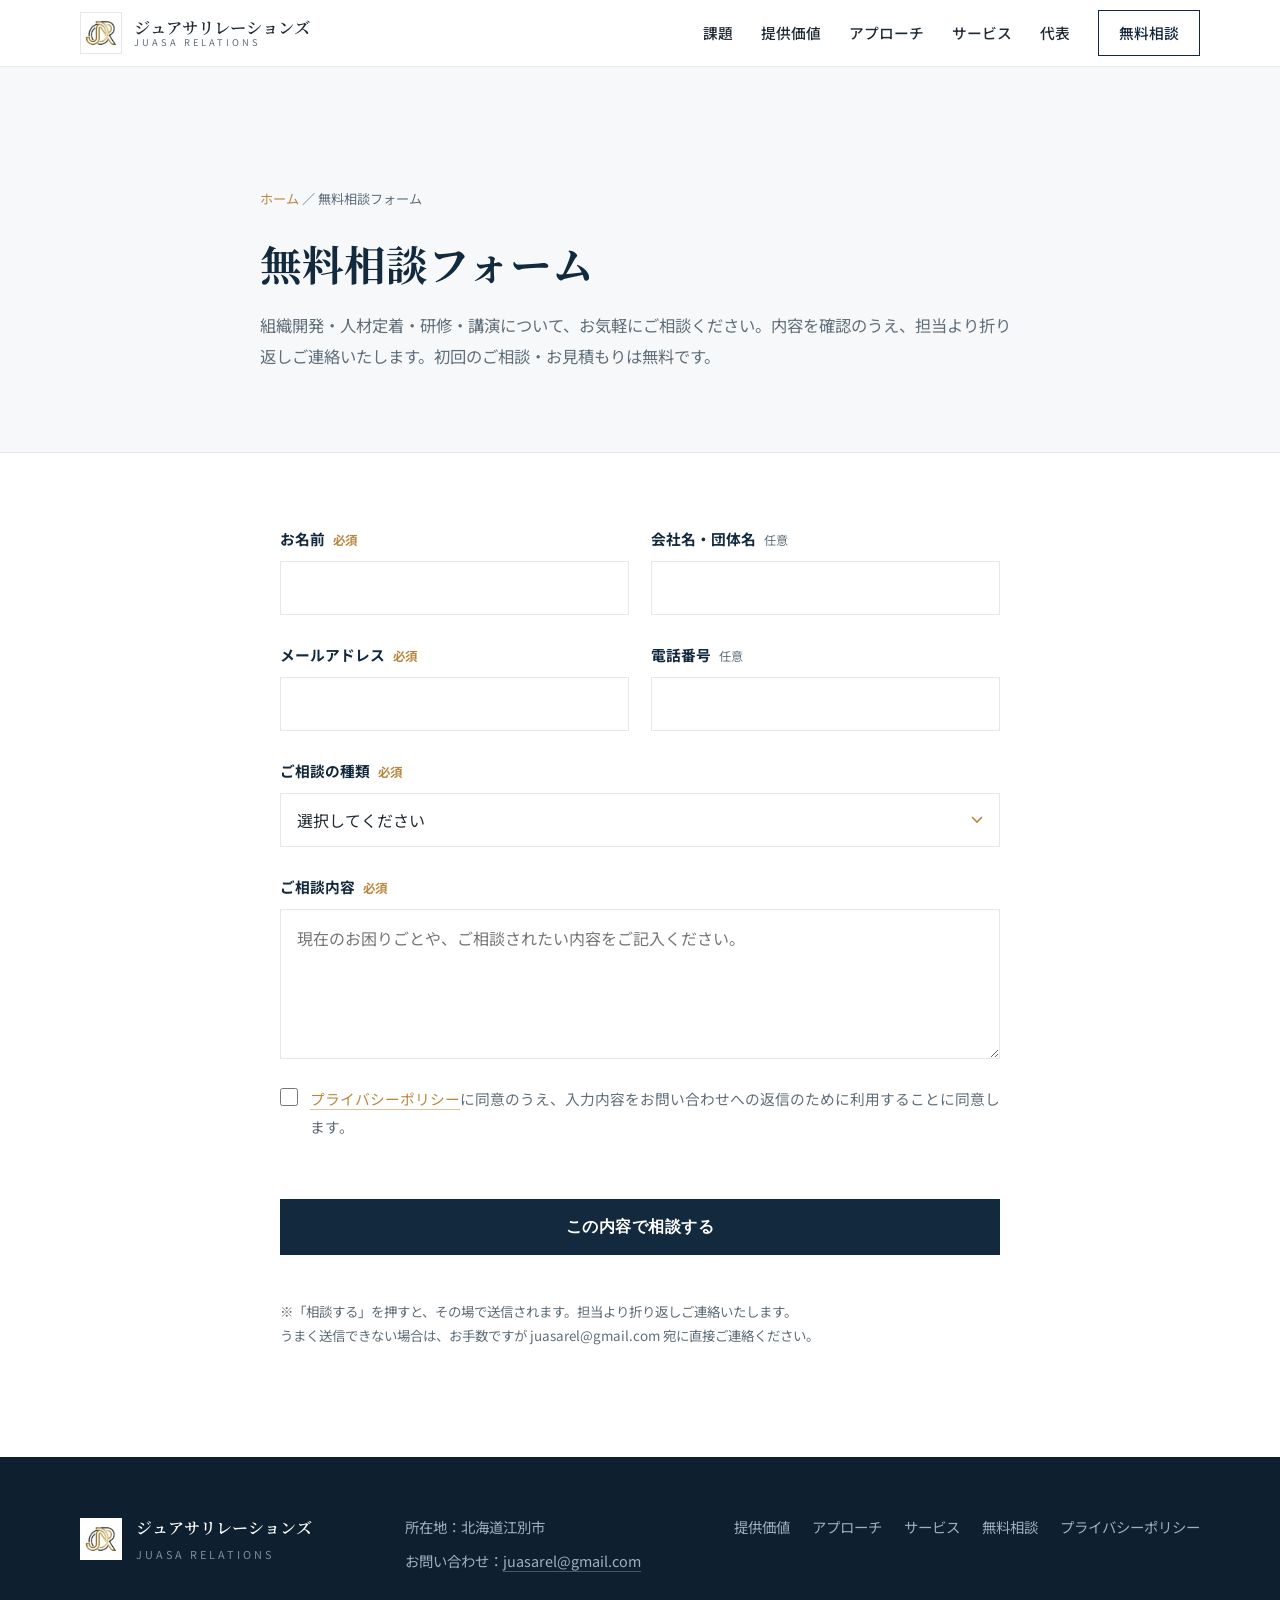
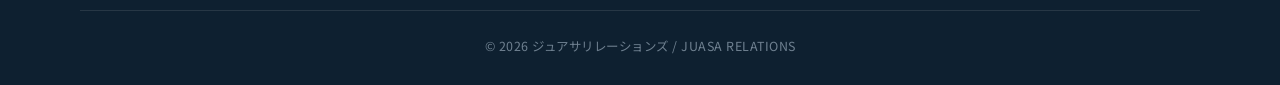
==== commit b67041c6: "feat: プライバシーポリシーページ追加＋フッター/同意文/sitemapにリンク追加 Co-Authored-By: Claude Opus 4.8 <noreply@anthropic.com>" ====
--- a/contact.html
+++ b/contact.html
@@ -3,10 +3,11 @@
 <head>
 <meta charset="UTF-8">
 <meta name="viewport" content="width=device-width, initial-scale=1.0">
-<meta name="robots" content="noindex, nofollow">
+<meta name="robots" content="index, follow">
 <title>無料相談フォーム｜ジュアサリレーションズ</title>
 <meta name="description" content="ジュアサリレーションズへの無料相談・お見積もりのお問い合わせフォームです。組織開発・人材定着・研修・講演についてお気軽にご相談ください。">
 <meta name="theme-color" content="#13293d">
+<link rel="canonical" href="https://juasa-relations.jp/contact.html">
 
 <link rel="preconnect" href="https://fonts.googleapis.com">
 <link rel="preconnect" href="https://fonts.gstatic.com" crossorigin>
@@ -109,7 +110,7 @@
 
         <label class="consent">
           <input type="checkbox" id="consent" name="consent" required>
-          <span>入力内容を、お問い合わせへの返信のために利用することに同意します。</span>
+          <span><a href="privacy.html" target="_blank" rel="noopener">プライバシーポリシー</a>に同意のうえ、入力内容をお問い合わせへの返信のために利用することに同意します。</span>
         </label>
 
         <div class="cf-turnstile" data-sitekey="0x4AAAAAADf4Aeg-oTJ01DVD" data-language="ja"></div>
@@ -152,6 +153,7 @@
       <a href="index.html#approach">アプローチ</a>
       <a href="index.html#service">サービス</a>
       <a href="contact.html">無料相談</a>
+      <a href="privacy.html">プライバシーポリシー</a>
     </nav>
   </div>
   <p class="copyright">&copy; 2026 ジュアサリレーションズ / JUASA RELATIONS</p>
